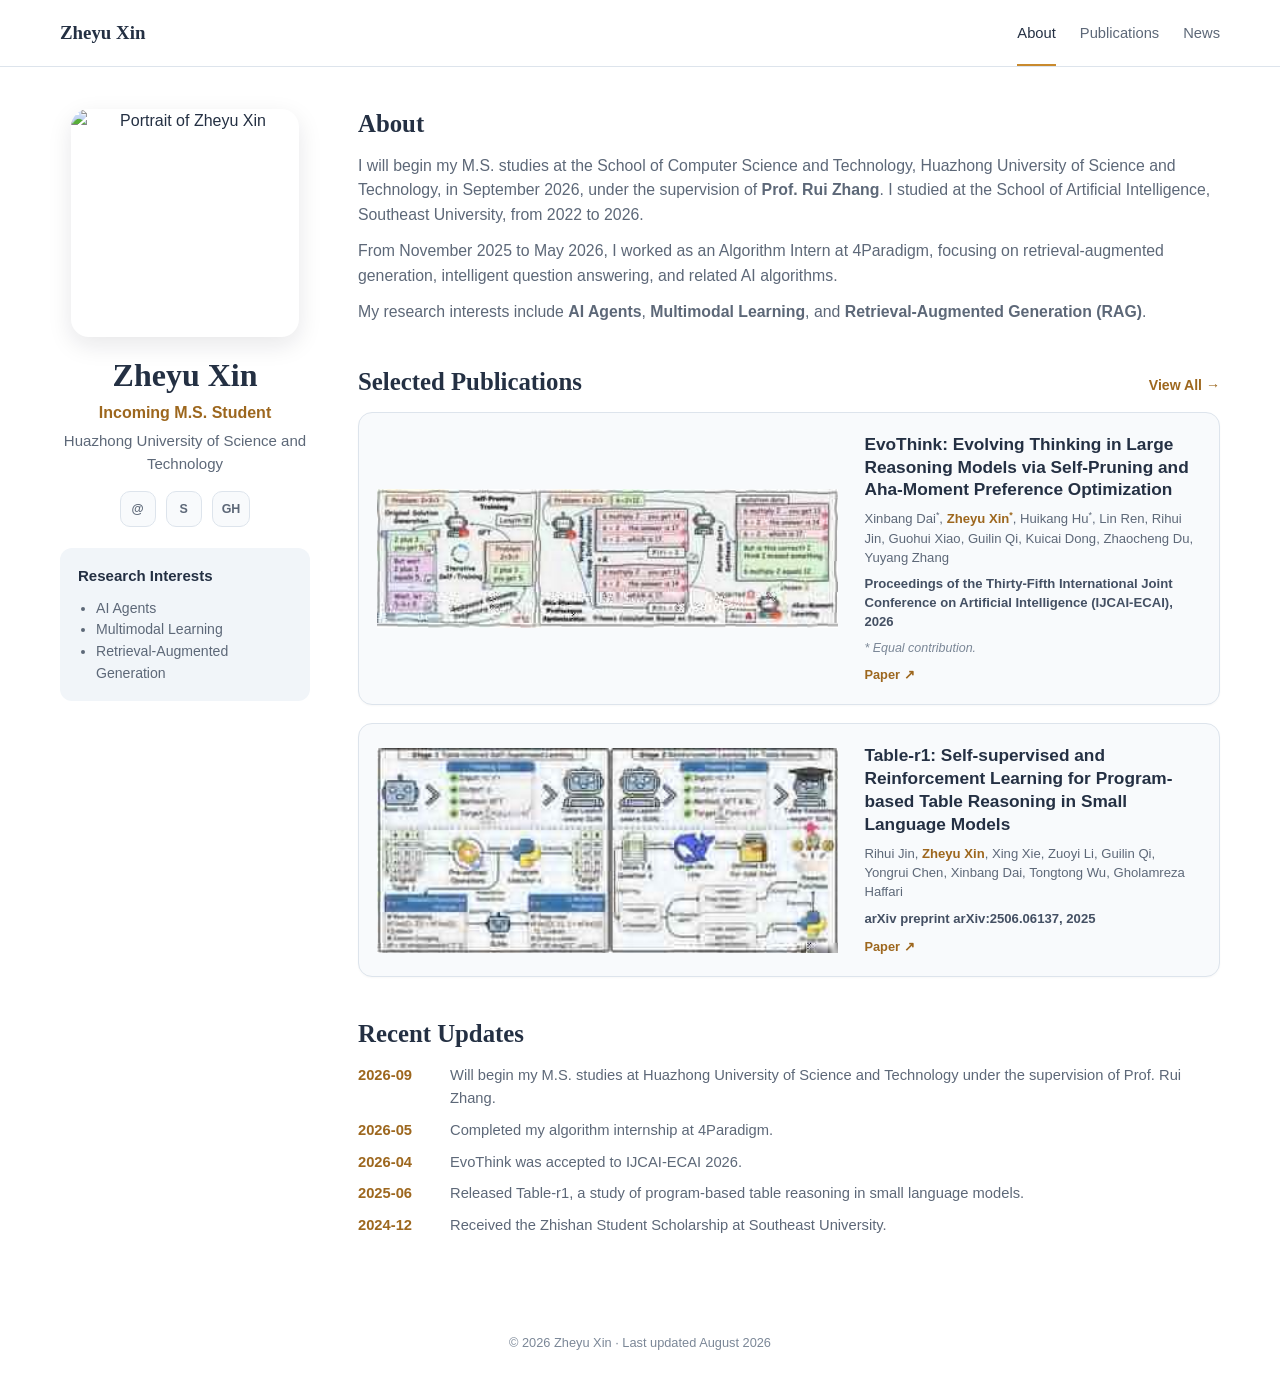
==== index.html @ 66d7dea8 "Publish complete academic homepage" ====
<!doctype html>
<html lang="en"><head><meta charset="utf-8"><meta name="viewport" content="width=device-width,initial-scale=1"><title>Zheyu Xin | Academic Homepage</title><meta name="description" content="Academic homepage of Zheyu Xin."><link rel="stylesheet" href="/styles.css"></head><body>
<header class="site-header"><div class="header-inner"><a class="brand" href="/">Zheyu Xin</a><nav class="nav"><a href="/" aria-current="page">About</a><a href="/publications/">Publications</a><a href="/#news">News</a></nav></div></header>
<main class="page-shell"><aside class="profile"><img class="avatar" src="https://avatars.githubusercontent.com/u/131342541?v=4" alt="Portrait of Zheyu Xin"><h1>Zheyu Xin</h1><p class="profile-role">Incoming M.S. Student</p><p class="profile-school">Huazhong University of Science and Technology</p><div class="social-links"><a href="mailto:xinzheyu464@gmail.com">@</a><a href="https://scholar.google.com/citations?user=WnWebTEAAAAJ&amp;hl=en" target="_blank" rel="noopener">S</a><a href="https://github.com/wudixzy" target="_blank" rel="noopener">GH</a></div><section class="interests"><h2>Research Interests</h2><ul><li>AI Agents</li><li>Multimodal Learning</li><li>Retrieval-Augmented Generation</li></ul></section></aside>
<div class="content"><section class="section" id="about"><h2 class="section-heading">About</h2><div class="about-copy"><p>I will begin my M.S. studies at the School of Computer Science and Technology, Huazhong University of Science and Technology, in September 2026, under the supervision of <strong>Prof. Rui Zhang</strong>. I studied at the School of Artificial Intelligence, Southeast University, from 2022 to 2026.</p><p>From November 2025 to May 2026, I worked as an Algorithm Intern at 4Paradigm, focusing on retrieval-augmented generation, intelligent question answering, and related AI algorithms.</p><p>My research interests include <strong>AI Agents</strong>, <strong>Multimodal Learning</strong>, and <strong>Retrieval-Augmented Generation (RAG)</strong>.</p></div></section>
<section class="section"><div class="section-bar"><h2 class="section-heading">Selected Publications</h2><a class="view-all" href="/publications/">View All →</a></div><div class="publication-list">
<article class="publication-card"><a class="publication-figure" href="/assets/evothink-overview.jpg" target="_blank" rel="noopener"><img src="/assets/evothink-overview.jpg" alt="EvoThink framework overview"></a><div class="publication-info"><h3 class="publication-title">EvoThink: Evolving Thinking in Large Reasoning Models via Self-Pruning and Aha-Moment Preference Optimization</h3><p class="authors">Xinbang Dai<sup>*</sup>, <span class="me">Zheyu Xin<sup>*</sup></span>, Huikang Hu<sup>*</sup>, Lin Ren, Rihui Jin, Guohui Xiao, Guilin Qi, Kuicai Dong, Zhaocheng Du, Yuyang Zhang</p><p class="venue">Proceedings of the Thirty-Fifth International Joint Conference on Artificial Intelligence (IJCAI-ECAI), 2026</p><p class="equal-note">* Equal contribution.</p><a class="paper-link" href="https://arxiv.org/abs/2607.19962" target="_blank" rel="noopener">Paper ↗</a></div></article>
<article class="publication-card"><a class="publication-figure" href="/assets/table-r1-overview.jpg" target="_blank" rel="noopener"><img src="/assets/table-r1-overview.jpg" alt="Table-r1 framework overview"></a><div class="publication-info"><h3 class="publication-title">Table-r1: Self-supervised and Reinforcement Learning for Program-based Table Reasoning in Small Language Models</h3><p class="authors">Rihui Jin, <span class="me">Zheyu Xin</span>, Xing Xie, Zuoyi Li, Guilin Qi, Yongrui Chen, Xinbang Dai, Tongtong Wu, Gholamreza Haffari</p><p class="venue">arXiv preprint arXiv:2506.06137, 2025</p><a class="paper-link" href="https://arxiv.org/abs/2506.06137" target="_blank" rel="noopener">Paper ↗</a></div></article></div></section>
<section class="section" id="news"><h2 class="section-heading">Recent Updates</h2><ul class="news-list"><li><span class="news-date">2026-09</span><span>Will begin my M.S. studies at Huazhong University of Science and Technology under the supervision of Prof. Rui Zhang.</span></li><li><span class="news-date">2026-05</span><span>Completed my algorithm internship at 4Paradigm.</span></li><li><span class="news-date">2026-04</span><span>EvoThink was accepted to IJCAI-ECAI 2026.</span></li><li><span class="news-date">2025-06</span><span>Released Table-r1, a study of program-based table reasoning in small language models.</span></li><li><span class="news-date">2024-12</span><span>Received the Zhishan Student Scholarship at Southeast University.</span></li></ul></section></div></main><footer class="site-footer">© 2026 Zheyu Xin · Last updated August 2026</footer></body></html>
---- styles.css ----
:root{--bg:#fff;--surface:#f8fafc;--text:#243043;--muted:#5d6878;--soft:#7b8797;--border:#dde4ec;--accent:#c98a2e;--accent-dark:#9d671e;--max:1160px}*{box-sizing:border-box}html{scroll-behavior:smooth}body{margin:0;background:var(--bg);color:var(--text);font-family:Inter,ui-sans-serif,-apple-system,BlinkMacSystemFont,"Segoe UI",sans-serif;line-height:1.55;-webkit-font-smoothing:antialiased}a{color:inherit;text-decoration:none}a:hover{color:var(--accent-dark)}.site-header{position:sticky;top:0;z-index:20;background:rgba(255,255,255,.94);border-bottom:1px solid var(--border);backdrop-filter:blur(10px)}.header-inner{width:min(var(--max),calc(100% - 40px));height:66px;margin:auto;display:flex;align-items:center;justify-content:space-between;gap:24px}.brand{font:700 1.18rem/1 Georgia,serif}.nav{display:flex;gap:24px;font-size:.92rem;color:var(--muted)}.nav a{padding:22px 0 19px;border-bottom:2px solid transparent}.nav a:hover,.nav a[aria-current=page]{color:var(--text);border-bottom-color:var(--accent)}.page-shell{width:min(var(--max),calc(100% - 40px));margin:42px auto 54px;display:grid;grid-template-columns:250px minmax(0,1fr);gap:48px;align-items:start}.profile{position:sticky;top:96px;text-align:center}.avatar{display:block;width:228px;aspect-ratio:1;object-fit:cover;border-radius:18px;margin:0 auto 20px;box-shadow:0 8px 24px rgba(15,23,42,.1)}.profile h1{font:700 2rem/1.15 Georgia,serif;margin:0 0 7px}.profile-role{color:var(--accent-dark);font-weight:650;margin:0 0 3px}.profile-school{color:var(--muted);font-size:.94rem;margin:0 0 16px}.social-links{display:flex;justify-content:center;gap:10px;margin-bottom:21px}.social-links a{display:inline-flex;align-items:center;justify-content:center;min-width:36px;height:36px;padding:0 9px;border:1px solid var(--border);border-radius:10px;color:var(--muted);font-size:.78rem;font-weight:700;background:var(--surface)}.interests{text-align:left;padding:16px 18px;border-radius:12px;background:#f1f5f9}.interests h2{margin:0 0 10px;font-size:.94rem}.interests ul{margin:0;padding-left:18px;color:var(--muted);font-size:.88rem}.content{min-width:0}.section{margin-bottom:42px;scroll-margin-top:88px}.section-heading{font:700 1.55rem/1.2 Georgia,serif;margin:0 0 15px}.about-copy{color:var(--muted);font-size:.99rem}.about-copy p{margin:0 0 12px}.section-bar{display:flex;align-items:baseline;justify-content:space-between;gap:18px}.view-all{color:var(--accent-dark);font-size:.88rem;font-weight:650;white-space:nowrap}.publication-list{display:grid;gap:18px}.publication-card{display:grid;grid-template-columns:minmax(430px,56%) minmax(0,44%);gap:26px;align-items:stretch;padding:18px;background:var(--surface);border:1px solid var(--border);border-radius:14px;box-shadow:0 1px 2px rgba(15,23,42,.03)}.publication-figure{min-width:0;display:flex;align-items:center;justify-content:center;align-self:stretch;border-radius:8px;background:transparent}.publication-figure img{display:block;width:100%;height:auto;max-height:100%;object-fit:contain}.publication-info{min-width:0;display:flex;flex-direction:column;justify-content:center;gap:8px;padding:2px 0;overflow:visible}.publication-title{margin:0;color:var(--text);font-size:1.08rem;line-height:1.32;font-weight:720;overflow-wrap:anywhere}.authors,.venue,.equal-note{margin:0}.authors{color:var(--muted);font-size:.82rem;line-height:1.48}.authors .me{color:var(--accent-dark);font-weight:700}sup{font-size:.68em;line-height:0;vertical-align:super}.venue{color:#445063;font-size:.82rem;line-height:1.43;font-weight:620}.equal-note{color:var(--soft);font-size:.78rem;line-height:1.35;font-style:italic}.paper-link{color:var(--accent-dark);font-size:.8rem;font-weight:680}.news-list{list-style:none;margin:0;padding:0;display:grid;gap:9px}.news-list li{display:grid;grid-template-columns:78px minmax(0,1fr);gap:14px;color:var(--muted);font-size:.92rem}.news-date{color:var(--accent-dark);font-weight:700}.site-footer{width:min(var(--max),calc(100% - 40px));margin:0 auto 28px;color:var(--soft);font-size:.8rem;text-align:center}.publications-page{width:min(var(--max),calc(100% - 40px));margin:42px auto 60px}.publications-page .page-title{font:700 2.15rem/1.2 Georgia,serif;margin:0 0 8px}.publications-page .page-description{margin:0 0 26px;color:var(--muted)}.publications-page .publication-card{grid-template-columns:minmax(450px,54%) minmax(0,46%)}@media(max-width:980px){.page-shell{grid-template-columns:210px minmax(0,1fr);gap:30px}.avatar{width:200px}.publication-card,.publications-page .publication-card{grid-template-columns:minmax(0,1fr);gap:14px}.publication-figure img{width:100%;max-height:none}.publication-info{padding:0 2px 2px}}@media(max-width:720px){.header-inner,.page-shell,.publications-page,.site-footer{width:min(100% - 28px,var(--max))}.header-inner{height:60px}.nav{gap:14px;font-size:.82rem}.nav a{padding:19px 0 17px}.brand{font-size:1.02rem}.page-shell{margin-top:28px;display:block}.profile{position:static;margin-bottom:34px}.avatar{width:184px}.interests{max-width:360px;margin:auto}.section{margin-bottom:34px}.publication-card{padding:13px;border-radius:12px}.publication-title{font-size:1rem}.authors,.venue{font-size:.8rem}.news-list li{grid-template-columns:70px minmax(0,1fr);gap:8px;font-size:.86rem}.publications-page{margin-top:28px}}@media(prefers-color-scheme:dark){:root{--bg:#111827;--surface:#182132;--text:#e8edf5;--muted:#b0bac8;--soft:#8e99aa;--border:#2c394b;--accent:#e1a44d;--accent-dark:#efb75e}.site-header{background:rgba(17,24,39,.94)}.interests{background:#1d2939}.venue{color:#c8d1dd}}
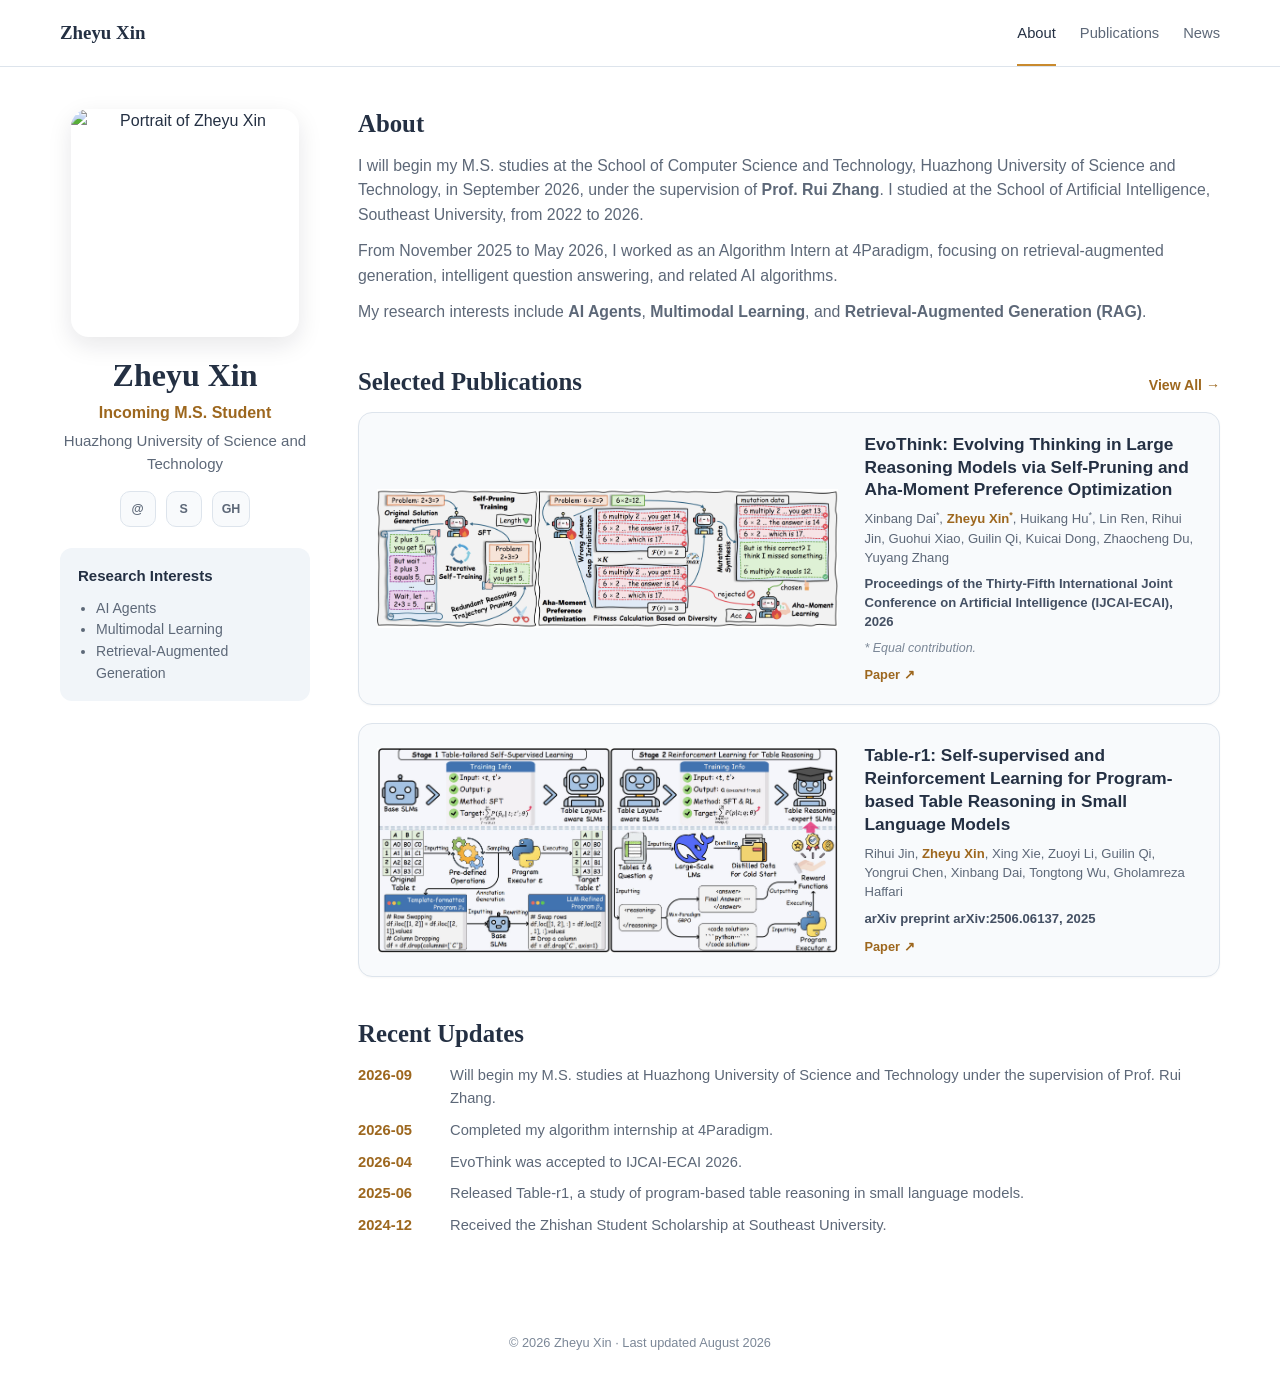
==== commit 2b3f2720: "Use uploaded high-resolution publication figures" ====
--- a/index.html
+++ b/index.html
@@ -4,6 +4,6 @@
 <main class="page-shell"><aside class="profile"><img class="avatar" src="https://avatars.githubusercontent.com/u/131342541?v=4" alt="Portrait of Zheyu Xin"><h1>Zheyu Xin</h1><p class="profile-role">Incoming M.S. Student</p><p class="profile-school">Huazhong University of Science and Technology</p><div class="social-links"><a href="mailto:xinzheyu464@gmail.com">@</a><a href="https://scholar.google.com/citations?user=WnWebTEAAAAJ&amp;hl=en" target="_blank" rel="noopener">S</a><a href="https://github.com/wudixzy" target="_blank" rel="noopener">GH</a></div><section class="interests"><h2>Research Interests</h2><ul><li>AI Agents</li><li>Multimodal Learning</li><li>Retrieval-Augmented Generation</li></ul></section></aside>
 <div class="content"><section class="section" id="about"><h2 class="section-heading">About</h2><div class="about-copy"><p>I will begin my M.S. studies at the School of Computer Science and Technology, Huazhong University of Science and Technology, in September 2026, under the supervision of <strong>Prof. Rui Zhang</strong>. I studied at the School of Artificial Intelligence, Southeast University, from 2022 to 2026.</p><p>From November 2025 to May 2026, I worked as an Algorithm Intern at 4Paradigm, focusing on retrieval-augmented generation, intelligent question answering, and related AI algorithms.</p><p>My research interests include <strong>AI Agents</strong>, <strong>Multimodal Learning</strong>, and <strong>Retrieval-Augmented Generation (RAG)</strong>.</p></div></section>
 <section class="section"><div class="section-bar"><h2 class="section-heading">Selected Publications</h2><a class="view-all" href="/publications/">View All →</a></div><div class="publication-list">
-<article class="publication-card"><a class="publication-figure" href="/assets/evothink-overview.jpg" target="_blank" rel="noopener"><img src="/assets/evothink-overview.jpg" alt="EvoThink framework overview"></a><div class="publication-info"><h3 class="publication-title">EvoThink: Evolving Thinking in Large Reasoning Models via Self-Pruning and Aha-Moment Preference Optimization</h3><p class="authors">Xinbang Dai<sup>*</sup>, <span class="me">Zheyu Xin<sup>*</sup></span>, Huikang Hu<sup>*</sup>, Lin Ren, Rihui Jin, Guohui Xiao, Guilin Qi, Kuicai Dong, Zhaocheng Du, Yuyang Zhang</p><p class="venue">Proceedings of the Thirty-Fifth International Joint Conference on Artificial Intelligence (IJCAI-ECAI), 2026</p><p class="equal-note">* Equal contribution.</p><a class="paper-link" href="https://arxiv.org/abs/2607.19962" target="_blank" rel="noopener">Paper ↗</a></div></article>
-<article class="publication-card"><a class="publication-figure" href="/assets/table-r1-overview.jpg" target="_blank" rel="noopener"><img src="/assets/table-r1-overview.jpg" alt="Table-r1 framework overview"></a><div class="publication-info"><h3 class="publication-title">Table-r1: Self-supervised and Reinforcement Learning for Program-based Table Reasoning in Small Language Models</h3><p class="authors">Rihui Jin, <span class="me">Zheyu Xin</span>, Xing Xie, Zuoyi Li, Guilin Qi, Yongrui Chen, Xinbang Dai, Tongtong Wu, Gholamreza Haffari</p><p class="venue">arXiv preprint arXiv:2506.06137, 2025</p><a class="paper-link" href="https://arxiv.org/abs/2506.06137" target="_blank" rel="noopener">Paper ↗</a></div></article></div></section>
+<article class="publication-card"><a class="publication-figure" href="/assets/EVOTHINK.jpg" target="_blank" rel="noopener"><img src="/assets/EVOTHINK.jpg" alt="EvoThink framework overview"></a><div class="publication-info"><h3 class="publication-title">EvoThink: Evolving Thinking in Large Reasoning Models via Self-Pruning and Aha-Moment Preference Optimization</h3><p class="authors">Xinbang Dai<sup>*</sup>, <span class="me">Zheyu Xin<sup>*</sup></span>, Huikang Hu<sup>*</sup>, Lin Ren, Rihui Jin, Guohui Xiao, Guilin Qi, Kuicai Dong, Zhaocheng Du, Yuyang Zhang</p><p class="venue">Proceedings of the Thirty-Fifth International Joint Conference on Artificial Intelligence (IJCAI-ECAI), 2026</p><p class="equal-note">* Equal contribution.</p><a class="paper-link" href="https://arxiv.org/abs/2607.19962" target="_blank" rel="noopener">Paper ↗</a></div></article>
+<article class="publication-card"><a class="publication-figure" href="/assets/TABLER1.jpg" target="_blank" rel="noopener"><img src="/assets/TABLER1.jpg" alt="Table-r1 framework overview"></a><div class="publication-info"><h3 class="publication-title">Table-r1: Self-supervised and Reinforcement Learning for Program-based Table Reasoning in Small Language Models</h3><p class="authors">Rihui Jin, <span class="me">Zheyu Xin</span>, Xing Xie, Zuoyi Li, Guilin Qi, Yongrui Chen, Xinbang Dai, Tongtong Wu, Gholamreza Haffari</p><p class="venue">arXiv preprint arXiv:2506.06137, 2025</p><a class="paper-link" href="https://arxiv.org/abs/2506.06137" target="_blank" rel="noopener">Paper ↗</a></div></article></div></section>
 <section class="section" id="news"><h2 class="section-heading">Recent Updates</h2><ul class="news-list"><li><span class="news-date">2026-09</span><span>Will begin my M.S. studies at Huazhong University of Science and Technology under the supervision of Prof. Rui Zhang.</span></li><li><span class="news-date">2026-05</span><span>Completed my algorithm internship at 4Paradigm.</span></li><li><span class="news-date">2026-04</span><span>EvoThink was accepted to IJCAI-ECAI 2026.</span></li><li><span class="news-date">2025-06</span><span>Released Table-r1, a study of program-based table reasoning in small language models.</span></li><li><span class="news-date">2024-12</span><span>Received the Zhishan Student Scholarship at Southeast University.</span></li></ul></section></div></main><footer class="site-footer">© 2026 Zheyu Xin · Last updated August 2026</footer></body></html>
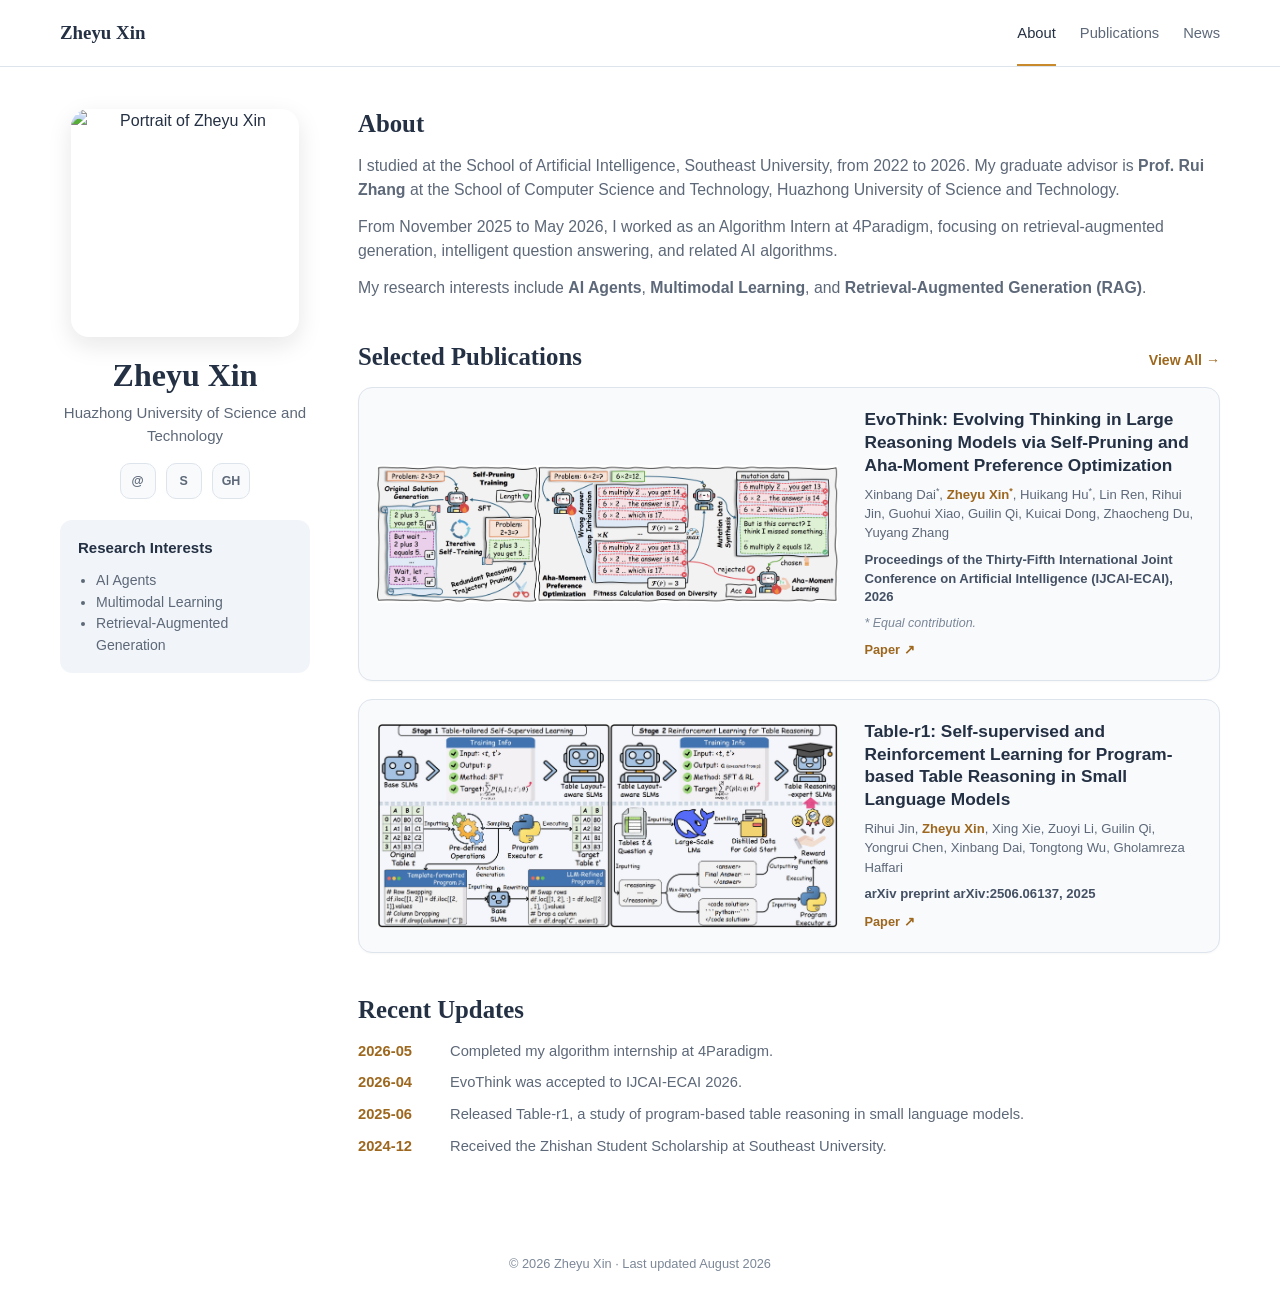
==== commit c123b533: "Remove time-sensitive incoming M.S. wording" ====
--- a/index.html
+++ b/index.html
@@ -1,9 +1,9 @@
 <!doctype html>
 <html lang="en"><head><meta charset="utf-8"><meta name="viewport" content="width=device-width,initial-scale=1"><title>Zheyu Xin | Academic Homepage</title><meta name="description" content="Academic homepage of Zheyu Xin."><link rel="stylesheet" href="/styles.css"></head><body>
 <header class="site-header"><div class="header-inner"><a class="brand" href="/">Zheyu Xin</a><nav class="nav"><a href="/" aria-current="page">About</a><a href="/publications/">Publications</a><a href="/#news">News</a></nav></div></header>
-<main class="page-shell"><aside class="profile"><img class="avatar" src="https://avatars.githubusercontent.com/u/131342541?v=4" alt="Portrait of Zheyu Xin"><h1>Zheyu Xin</h1><p class="profile-role">Incoming M.S. Student</p><p class="profile-school">Huazhong University of Science and Technology</p><div class="social-links"><a href="mailto:xinzheyu464@gmail.com">@</a><a href="https://scholar.google.com/citations?user=WnWebTEAAAAJ&amp;hl=en" target="_blank" rel="noopener">S</a><a href="https://github.com/wudixzy" target="_blank" rel="noopener">GH</a></div><section class="interests"><h2>Research Interests</h2><ul><li>AI Agents</li><li>Multimodal Learning</li><li>Retrieval-Augmented Generation</li></ul></section></aside>
-<div class="content"><section class="section" id="about"><h2 class="section-heading">About</h2><div class="about-copy"><p>I will begin my M.S. studies at the School of Computer Science and Technology, Huazhong University of Science and Technology, in September 2026, under the supervision of <strong>Prof. Rui Zhang</strong>. I studied at the School of Artificial Intelligence, Southeast University, from 2022 to 2026.</p><p>From November 2025 to May 2026, I worked as an Algorithm Intern at 4Paradigm, focusing on retrieval-augmented generation, intelligent question answering, and related AI algorithms.</p><p>My research interests include <strong>AI Agents</strong>, <strong>Multimodal Learning</strong>, and <strong>Retrieval-Augmented Generation (RAG)</strong>.</p></div></section>
+<main class="page-shell"><aside class="profile"><img class="avatar" src="https://avatars.githubusercontent.com/u/131342541?v=4" alt="Portrait of Zheyu Xin"><h1>Zheyu Xin</h1><p class="profile-school">Huazhong University of Science and Technology</p><div class="social-links"><a href="mailto:xinzheyu464@gmail.com">@</a><a href="https://scholar.google.com/citations?user=WnWebTEAAAAJ&amp;hl=en" target="_blank" rel="noopener">S</a><a href="https://github.com/wudixzy" target="_blank" rel="noopener">GH</a></div><section class="interests"><h2>Research Interests</h2><ul><li>AI Agents</li><li>Multimodal Learning</li><li>Retrieval-Augmented Generation</li></ul></section></aside>
+<div class="content"><section class="section" id="about"><h2 class="section-heading">About</h2><div class="about-copy"><p>I studied at the School of Artificial Intelligence, Southeast University, from 2022 to 2026. My graduate advisor is <strong>Prof. Rui Zhang</strong> at the School of Computer Science and Technology, Huazhong University of Science and Technology.</p><p>From November 2025 to May 2026, I worked as an Algorithm Intern at 4Paradigm, focusing on retrieval-augmented generation, intelligent question answering, and related AI algorithms.</p><p>My research interests include <strong>AI Agents</strong>, <strong>Multimodal Learning</strong>, and <strong>Retrieval-Augmented Generation (RAG)</strong>.</p></div></section>
 <section class="section"><div class="section-bar"><h2 class="section-heading">Selected Publications</h2><a class="view-all" href="/publications/">View All →</a></div><div class="publication-list">
 <article class="publication-card"><a class="publication-figure" href="/assets/EVOTHINK.jpg" target="_blank" rel="noopener"><img src="/assets/EVOTHINK.jpg" alt="EvoThink framework overview"></a><div class="publication-info"><h3 class="publication-title">EvoThink: Evolving Thinking in Large Reasoning Models via Self-Pruning and Aha-Moment Preference Optimization</h3><p class="authors">Xinbang Dai<sup>*</sup>, <span class="me">Zheyu Xin<sup>*</sup></span>, Huikang Hu<sup>*</sup>, Lin Ren, Rihui Jin, Guohui Xiao, Guilin Qi, Kuicai Dong, Zhaocheng Du, Yuyang Zhang</p><p class="venue">Proceedings of the Thirty-Fifth International Joint Conference on Artificial Intelligence (IJCAI-ECAI), 2026</p><p class="equal-note">* Equal contribution.</p><a class="paper-link" href="https://arxiv.org/abs/2607.19962" target="_blank" rel="noopener">Paper ↗</a></div></article>
 <article class="publication-card"><a class="publication-figure" href="/assets/TABLER1.jpg" target="_blank" rel="noopener"><img src="/assets/TABLER1.jpg" alt="Table-r1 framework overview"></a><div class="publication-info"><h3 class="publication-title">Table-r1: Self-supervised and Reinforcement Learning for Program-based Table Reasoning in Small Language Models</h3><p class="authors">Rihui Jin, <span class="me">Zheyu Xin</span>, Xing Xie, Zuoyi Li, Guilin Qi, Yongrui Chen, Xinbang Dai, Tongtong Wu, Gholamreza Haffari</p><p class="venue">arXiv preprint arXiv:2506.06137, 2025</p><a class="paper-link" href="https://arxiv.org/abs/2506.06137" target="_blank" rel="noopener">Paper ↗</a></div></article></div></section>
-<section class="section" id="news"><h2 class="section-heading">Recent Updates</h2><ul class="news-list"><li><span class="news-date">2026-09</span><span>Will begin my M.S. studies at Huazhong University of Science and Technology under the supervision of Prof. Rui Zhang.</span></li><li><span class="news-date">2026-05</span><span>Completed my algorithm internship at 4Paradigm.</span></li><li><span class="news-date">2026-04</span><span>EvoThink was accepted to IJCAI-ECAI 2026.</span></li><li><span class="news-date">2025-06</span><span>Released Table-r1, a study of program-based table reasoning in small language models.</span></li><li><span class="news-date">2024-12</span><span>Received the Zhishan Student Scholarship at Southeast University.</span></li></ul></section></div></main><footer class="site-footer">© 2026 Zheyu Xin · Last updated August 2026</footer></body></html>
+<section class="section" id="news"><h2 class="section-heading">Recent Updates</h2><ul class="news-list"><li><span class="news-date">2026-05</span><span>Completed my algorithm internship at 4Paradigm.</span></li><li><span class="news-date">2026-04</span><span>EvoThink was accepted to IJCAI-ECAI 2026.</span></li><li><span class="news-date">2025-06</span><span>Released Table-r1, a study of program-based table reasoning in small language models.</span></li><li><span class="news-date">2024-12</span><span>Received the Zhishan Student Scholarship at Southeast University.</span></li></ul></section></div></main><footer class="site-footer">© 2026 Zheyu Xin · Last updated August 2026</footer></body></html>
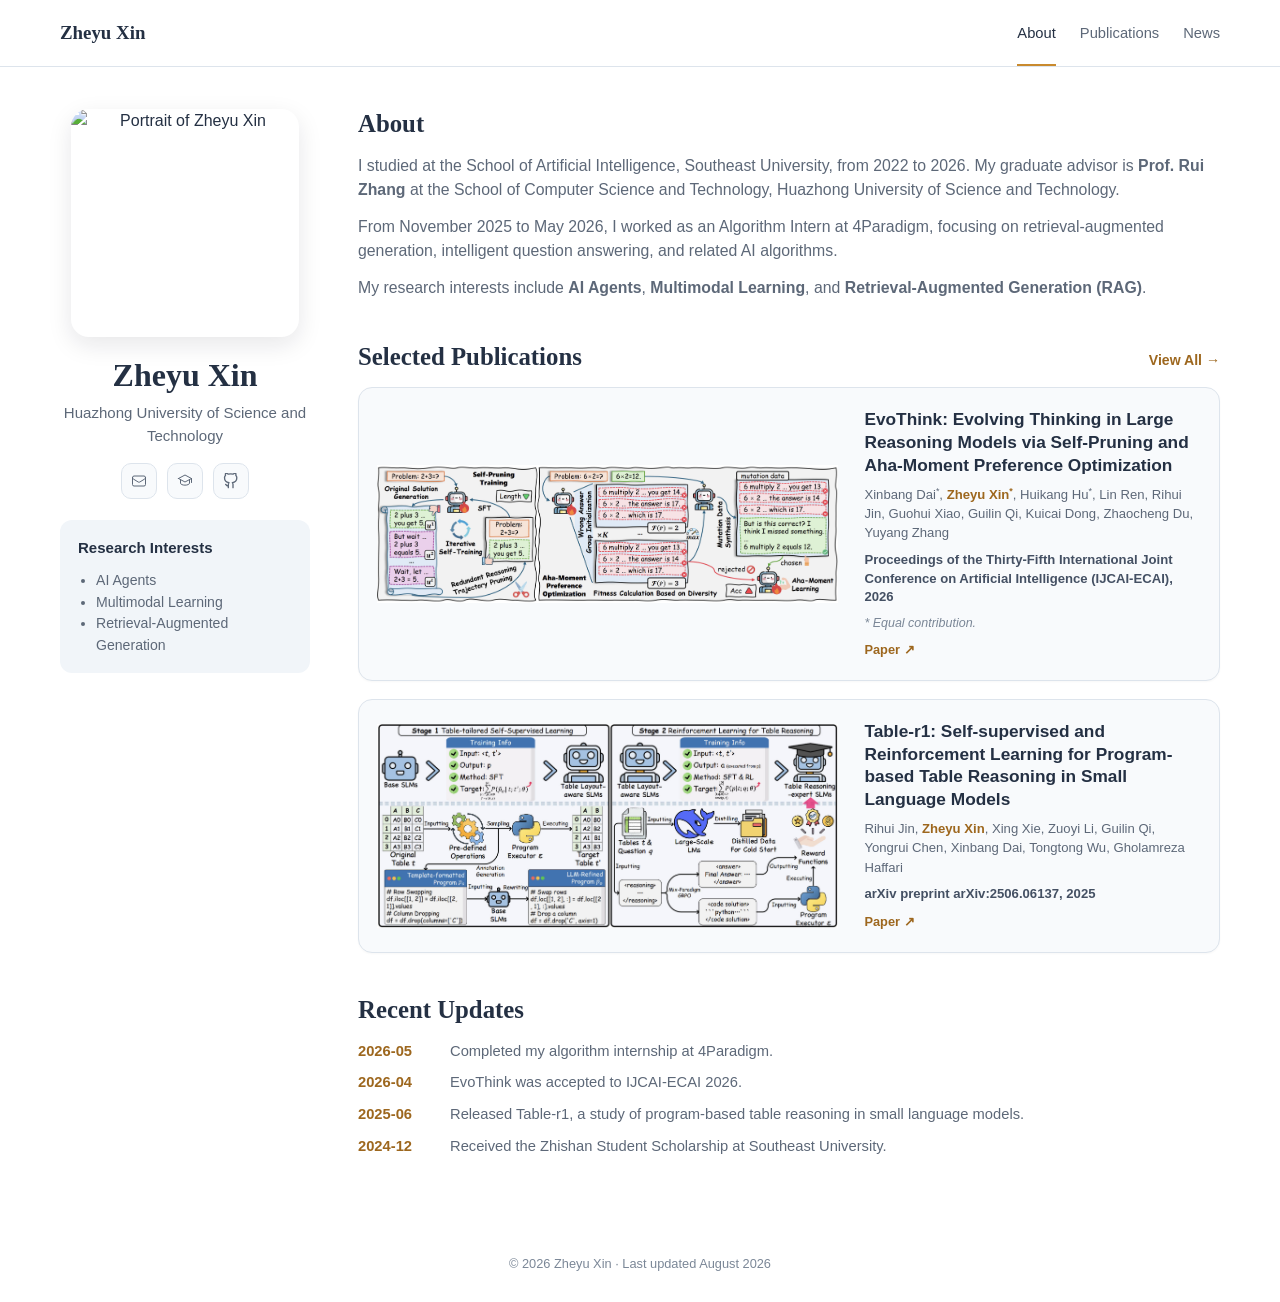
==== commit 9e12d50a: "Restore PRISM-style social icons" ====
--- a/index.html
+++ b/index.html
@@ -1,7 +1,7 @@
 <!doctype html>
 <html lang="en"><head><meta charset="utf-8"><meta name="viewport" content="width=device-width,initial-scale=1"><title>Zheyu Xin | Academic Homepage</title><meta name="description" content="Academic homepage of Zheyu Xin."><link rel="stylesheet" href="/styles.css"></head><body>
 <header class="site-header"><div class="header-inner"><a class="brand" href="/">Zheyu Xin</a><nav class="nav"><a href="/" aria-current="page">About</a><a href="/publications/">Publications</a><a href="/#news">News</a></nav></div></header>
-<main class="page-shell"><aside class="profile"><img class="avatar" src="https://avatars.githubusercontent.com/u/131342541?v=4" alt="Portrait of Zheyu Xin"><h1>Zheyu Xin</h1><p class="profile-school">Huazhong University of Science and Technology</p><div class="social-links"><a href="mailto:xinzheyu464@gmail.com">@</a><a href="https://scholar.google.com/citations?user=WnWebTEAAAAJ&amp;hl=en" target="_blank" rel="noopener">S</a><a href="https://github.com/wudixzy" target="_blank" rel="noopener">GH</a></div><section class="interests"><h2>Research Interests</h2><ul><li>AI Agents</li><li>Multimodal Learning</li><li>Retrieval-Augmented Generation</li></ul></section></aside>
+<main class="page-shell"><aside class="profile"><img class="avatar" src="https://avatars.githubusercontent.com/u/131342541?v=4" alt="Portrait of Zheyu Xin"><h1>Zheyu Xin</h1><p class="profile-school">Huazhong University of Science and Technology</p><div class="social-links"><a href="mailto:xinzheyu464@gmail.com" aria-label="Email" title="Email"><svg viewBox="0 0 24 24" fill="none" stroke="currentColor" stroke-width="1.5" aria-hidden="true"><path stroke-linecap="round" stroke-linejoin="round" d="M21.75 6.75v10.5A2.25 2.25 0 0 1 19.5 19.5h-15a2.25 2.25 0 0 1-2.25-2.25V6.75m19.5 0A2.25 2.25 0 0 0 19.5 4.5h-15A2.25 2.25 0 0 0 2.25 6.75m19.5 0v.243a2.25 2.25 0 0 1-1.07 1.916l-7.5 4.615a2.25 2.25 0 0 1-2.36 0L3.32 8.91a2.25 2.25 0 0 1-1.07-1.916V6.75"/></svg></a><a href="https://scholar.google.com/citations?user=WnWebTEAAAAJ&amp;hl=en" target="_blank" rel="noopener noreferrer" aria-label="Google Scholar" title="Google Scholar"><svg viewBox="0 0 24 24" fill="none" stroke="currentColor" stroke-width="1.5" aria-hidden="true"><path stroke-linecap="round" stroke-linejoin="round" d="M2.25 8.25 12 3l9.75 5.25L12 13.5 2.25 8.25Z"/><path stroke-linecap="round" stroke-linejoin="round" d="M5.25 10.15v5.1c0 1.65 3.02 3 6.75 3s6.75-1.35 6.75-3v-5.1M21.75 8.25v6"/></svg></a><a href="https://github.com/wudixzy" target="_blank" rel="noopener noreferrer" aria-label="GitHub" title="GitHub"><svg viewBox="0 0 24 24" fill="none" stroke="currentColor" stroke-width="2" stroke-linecap="round" stroke-linejoin="round" aria-hidden="true"><path d="M15 22v-4a4.8 4.8 0 0 0-1-3.5c3.28-.36 6.72-1.61 6.72-7.25A5.65 5.65 0 0 0 19.22 3.3 5.4 5.4 0 0 0 19.08.3S17.9-.06 15 1.8a13.38 13.38 0 0 0-7 0C5.1-.06 3.92.3 3.92.3a5.4 5.4 0 0 0-.14 3A5.65 5.65 0 0 0 2.28 7.3c0 5.64 3.44 6.89 6.72 7.25A4.8 4.8 0 0 0 8 18v4"/><path d="M8 19c-3 .9-3-1.5-4-2"/></svg></a></div><section class="interests"><h2>Research Interests</h2><ul><li>AI Agents</li><li>Multimodal Learning</li><li>Retrieval-Augmented Generation</li></ul></section></aside>
 <div class="content"><section class="section" id="about"><h2 class="section-heading">About</h2><div class="about-copy"><p>I studied at the School of Artificial Intelligence, Southeast University, from 2022 to 2026. My graduate advisor is <strong>Prof. Rui Zhang</strong> at the School of Computer Science and Technology, Huazhong University of Science and Technology.</p><p>From November 2025 to May 2026, I worked as an Algorithm Intern at 4Paradigm, focusing on retrieval-augmented generation, intelligent question answering, and related AI algorithms.</p><p>My research interests include <strong>AI Agents</strong>, <strong>Multimodal Learning</strong>, and <strong>Retrieval-Augmented Generation (RAG)</strong>.</p></div></section>
 <section class="section"><div class="section-bar"><h2 class="section-heading">Selected Publications</h2><a class="view-all" href="/publications/">View All →</a></div><div class="publication-list">
 <article class="publication-card"><a class="publication-figure" href="/assets/EVOTHINK.jpg" target="_blank" rel="noopener"><img src="/assets/EVOTHINK.jpg" alt="EvoThink framework overview"></a><div class="publication-info"><h3 class="publication-title">EvoThink: Evolving Thinking in Large Reasoning Models via Self-Pruning and Aha-Moment Preference Optimization</h3><p class="authors">Xinbang Dai<sup>*</sup>, <span class="me">Zheyu Xin<sup>*</sup></span>, Huikang Hu<sup>*</sup>, Lin Ren, Rihui Jin, Guohui Xiao, Guilin Qi, Kuicai Dong, Zhaocheng Du, Yuyang Zhang</p><p class="venue">Proceedings of the Thirty-Fifth International Joint Conference on Artificial Intelligence (IJCAI-ECAI), 2026</p><p class="equal-note">* Equal contribution.</p><a class="paper-link" href="https://arxiv.org/abs/2607.19962" target="_blank" rel="noopener">Paper ↗</a></div></article>
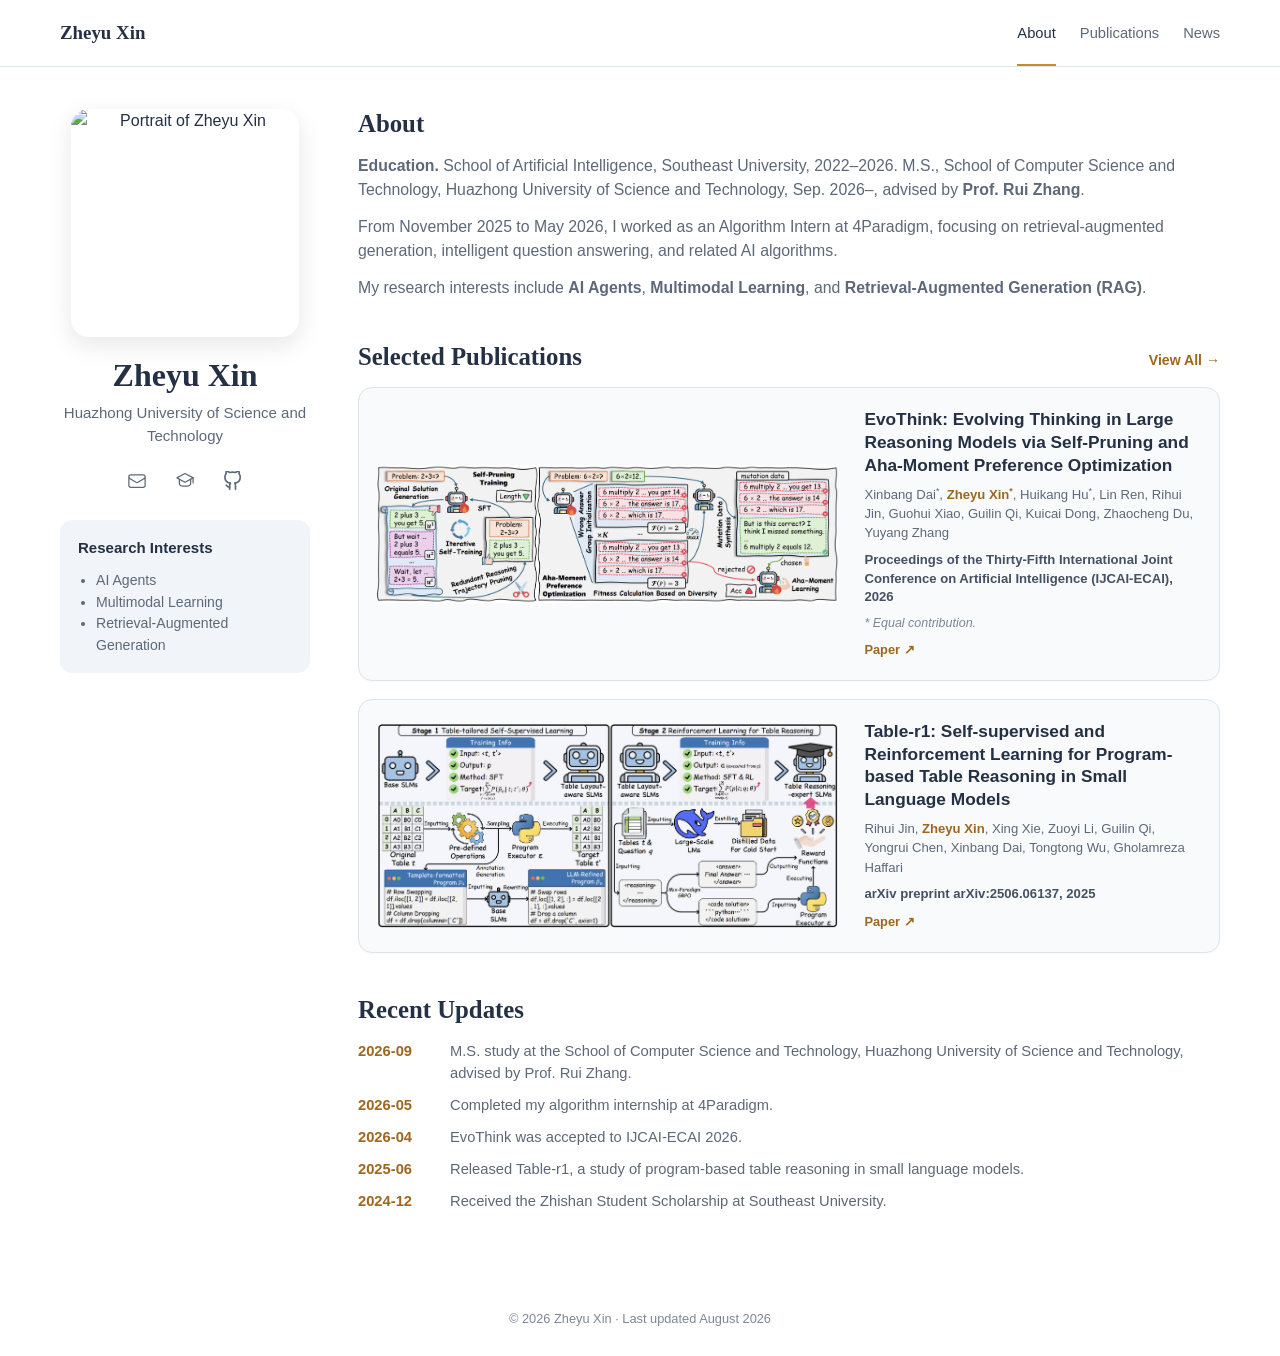
==== commit 6d74b88d: "Restore dated HUST M.S. experience without future tense" ====
--- a/index.html
+++ b/index.html
@@ -2,8 +2,8 @@
 <html lang="en"><head><meta charset="utf-8"><meta name="viewport" content="width=device-width,initial-scale=1"><title>Zheyu Xin | Academic Homepage</title><meta name="description" content="Academic homepage of Zheyu Xin."><link rel="stylesheet" href="/styles.css"></head><body>
 <header class="site-header"><div class="header-inner"><a class="brand" href="/">Zheyu Xin</a><nav class="nav"><a href="/" aria-current="page">About</a><a href="/publications/">Publications</a><a href="/#news">News</a></nav></div></header>
 <main class="page-shell"><aside class="profile"><img class="avatar" src="https://avatars.githubusercontent.com/u/131342541?v=4" alt="Portrait of Zheyu Xin"><h1>Zheyu Xin</h1><p class="profile-school">Huazhong University of Science and Technology</p><div class="social-links"><a href="mailto:xinzheyu464@gmail.com" aria-label="Email" title="Email"><svg viewBox="0 0 24 24" fill="none" stroke="currentColor" stroke-width="1.5" aria-hidden="true"><path stroke-linecap="round" stroke-linejoin="round" d="M21.75 6.75v10.5A2.25 2.25 0 0 1 19.5 19.5h-15a2.25 2.25 0 0 1-2.25-2.25V6.75m19.5 0A2.25 2.25 0 0 0 19.5 4.5h-15A2.25 2.25 0 0 0 2.25 6.75m19.5 0v.243a2.25 2.25 0 0 1-1.07 1.916l-7.5 4.615a2.25 2.25 0 0 1-2.36 0L3.32 8.91a2.25 2.25 0 0 1-1.07-1.916V6.75"/></svg></a><a href="https://scholar.google.com/citations?user=WnWebTEAAAAJ&amp;hl=en" target="_blank" rel="noopener noreferrer" aria-label="Google Scholar" title="Google Scholar"><svg viewBox="0 0 24 24" fill="none" stroke="currentColor" stroke-width="1.5" aria-hidden="true"><path stroke-linecap="round" stroke-linejoin="round" d="M2.25 8.25 12 3l9.75 5.25L12 13.5 2.25 8.25Z"/><path stroke-linecap="round" stroke-linejoin="round" d="M5.25 10.15v5.1c0 1.65 3.02 3 6.75 3s6.75-1.35 6.75-3v-5.1M21.75 8.25v6"/></svg></a><a href="https://github.com/wudixzy" target="_blank" rel="noopener noreferrer" aria-label="GitHub" title="GitHub"><svg viewBox="0 0 24 24" fill="none" stroke="currentColor" stroke-width="2" stroke-linecap="round" stroke-linejoin="round" aria-hidden="true"><path d="M15 22v-4a4.8 4.8 0 0 0-1-3.5c3.28-.36 6.72-1.61 6.72-7.25A5.65 5.65 0 0 0 19.22 3.3 5.4 5.4 0 0 0 19.08.3S17.9-.06 15 1.8a13.38 13.38 0 0 0-7 0C5.1-.06 3.92.3 3.92.3a5.4 5.4 0 0 0-.14 3A5.65 5.65 0 0 0 2.28 7.3c0 5.64 3.44 6.89 6.72 7.25A4.8 4.8 0 0 0 8 18v4"/><path d="M8 19c-3 .9-3-1.5-4-2"/></svg></a></div><section class="interests"><h2>Research Interests</h2><ul><li>AI Agents</li><li>Multimodal Learning</li><li>Retrieval-Augmented Generation</li></ul></section></aside>
-<div class="content"><section class="section" id="about"><h2 class="section-heading">About</h2><div class="about-copy"><p>I studied at the School of Artificial Intelligence, Southeast University, from 2022 to 2026. My graduate advisor is <strong>Prof. Rui Zhang</strong> at the School of Computer Science and Technology, Huazhong University of Science and Technology.</p><p>From November 2025 to May 2026, I worked as an Algorithm Intern at 4Paradigm, focusing on retrieval-augmented generation, intelligent question answering, and related AI algorithms.</p><p>My research interests include <strong>AI Agents</strong>, <strong>Multimodal Learning</strong>, and <strong>Retrieval-Augmented Generation (RAG)</strong>.</p></div></section>
+<div class="content"><section class="section" id="about"><h2 class="section-heading">About</h2><div class="about-copy"><p><strong>Education.</strong> School of Artificial Intelligence, Southeast University, 2022–2026. M.S., School of Computer Science and Technology, Huazhong University of Science and Technology, Sep. 2026–, advised by <strong>Prof. Rui Zhang</strong>.</p><p>From November 2025 to May 2026, I worked as an Algorithm Intern at 4Paradigm, focusing on retrieval-augmented generation, intelligent question answering, and related AI algorithms.</p><p>My research interests include <strong>AI Agents</strong>, <strong>Multimodal Learning</strong>, and <strong>Retrieval-Augmented Generation (RAG)</strong>.</p></div></section>
 <section class="section"><div class="section-bar"><h2 class="section-heading">Selected Publications</h2><a class="view-all" href="/publications/">View All →</a></div><div class="publication-list">
 <article class="publication-card"><a class="publication-figure" href="/assets/EVOTHINK.jpg" target="_blank" rel="noopener"><img src="/assets/EVOTHINK.jpg" alt="EvoThink framework overview"></a><div class="publication-info"><h3 class="publication-title">EvoThink: Evolving Thinking in Large Reasoning Models via Self-Pruning and Aha-Moment Preference Optimization</h3><p class="authors">Xinbang Dai<sup>*</sup>, <span class="me">Zheyu Xin<sup>*</sup></span>, Huikang Hu<sup>*</sup>, Lin Ren, Rihui Jin, Guohui Xiao, Guilin Qi, Kuicai Dong, Zhaocheng Du, Yuyang Zhang</p><p class="venue">Proceedings of the Thirty-Fifth International Joint Conference on Artificial Intelligence (IJCAI-ECAI), 2026</p><p class="equal-note">* Equal contribution.</p><a class="paper-link" href="https://arxiv.org/abs/2607.19962" target="_blank" rel="noopener">Paper ↗</a></div></article>
 <article class="publication-card"><a class="publication-figure" href="/assets/TABLER1.jpg" target="_blank" rel="noopener"><img src="/assets/TABLER1.jpg" alt="Table-r1 framework overview"></a><div class="publication-info"><h3 class="publication-title">Table-r1: Self-supervised and Reinforcement Learning for Program-based Table Reasoning in Small Language Models</h3><p class="authors">Rihui Jin, <span class="me">Zheyu Xin</span>, Xing Xie, Zuoyi Li, Guilin Qi, Yongrui Chen, Xinbang Dai, Tongtong Wu, Gholamreza Haffari</p><p class="venue">arXiv preprint arXiv:2506.06137, 2025</p><a class="paper-link" href="https://arxiv.org/abs/2506.06137" target="_blank" rel="noopener">Paper ↗</a></div></article></div></section>
-<section class="section" id="news"><h2 class="section-heading">Recent Updates</h2><ul class="news-list"><li><span class="news-date">2026-05</span><span>Completed my algorithm internship at 4Paradigm.</span></li><li><span class="news-date">2026-04</span><span>EvoThink was accepted to IJCAI-ECAI 2026.</span></li><li><span class="news-date">2025-06</span><span>Released Table-r1, a study of program-based table reasoning in small language models.</span></li><li><span class="news-date">2024-12</span><span>Received the Zhishan Student Scholarship at Southeast University.</span></li></ul></section></div></main><footer class="site-footer">© 2026 Zheyu Xin · Last updated August 2026</footer></body></html>+<section class="section" id="news"><h2 class="section-heading">Recent Updates</h2><ul class="news-list"><li><span class="news-date">2026-09</span><span>M.S. study at the School of Computer Science and Technology, Huazhong University of Science and Technology, advised by Prof. Rui Zhang.</span></li><li><span class="news-date">2026-05</span><span>Completed my algorithm internship at 4Paradigm.</span></li><li><span class="news-date">2026-04</span><span>EvoThink was accepted to IJCAI-ECAI 2026.</span></li><li><span class="news-date">2025-06</span><span>Released Table-r1, a study of program-based table reasoning in small language models.</span></li><li><span class="news-date">2024-12</span><span>Received the Zhishan Student Scholarship at Southeast University.</span></li></ul></section></div></main><footer class="site-footer">© 2026 Zheyu Xin · Last updated August 2026</footer></body></html>
--- a/styles.css
+++ b/styles.css
@@ -1 +1 @@
-:root{--bg:#fff;--surface:#f8fafc;--text:#243043;--muted:#5d6878;--soft:#7b8797;--border:#dde4ec;--accent:#c98a2e;--accent-dark:#9d671e;--max:1160px}*{box-sizing:border-box}html{scroll-behavior:smooth}body{margin:0;background:var(--bg);color:var(--text);font-family:Inter,ui-sans-serif,-apple-system,BlinkMacSystemFont,"Segoe UI",sans-serif;line-height:1.55;-webkit-font-smoothing:antialiased}a{color:inherit;text-decoration:none}a:hover{color:var(--accent-dark)}.site-header{position:sticky;top:0;z-index:20;background:rgba(255,255,255,.94);border-bottom:1px solid var(--border);backdrop-filter:blur(10px)}.header-inner{width:min(var(--max),calc(100% - 40px));height:66px;margin:auto;display:flex;align-items:center;justify-content:space-between;gap:24px}.brand{font:700 1.18rem/1 Georgia,serif}.nav{display:flex;gap:24px;font-size:.92rem;color:var(--muted)}.nav a{padding:22px 0 19px;border-bottom:2px solid transparent}.nav a:hover,.nav a[aria-current=page]{color:var(--text);border-bottom-color:var(--accent)}.page-shell{width:min(var(--max),calc(100% - 40px));margin:42px auto 54px;display:grid;grid-template-columns:250px minmax(0,1fr);gap:48px;align-items:start}.profile{position:sticky;top:96px;text-align:center}.avatar{display:block;width:228px;aspect-ratio:1;object-fit:cover;border-radius:18px;margin:0 auto 20px;box-shadow:0 8px 24px rgba(15,23,42,.1)}.profile h1{font:700 2rem/1.15 Georgia,serif;margin:0 0 7px}.profile-role{color:var(--accent-dark);font-weight:650;margin:0 0 3px}.profile-school{color:var(--muted);font-size:.94rem;margin:0 0 16px}.social-links{display:flex;justify-content:center;gap:10px;margin-bottom:21px}.social-links a{display:inline-flex;align-items:center;justify-content:center;min-width:36px;height:36px;padding:0 9px;border:1px solid var(--border);border-radius:10px;color:var(--muted);font-size:.78rem;font-weight:700;background:var(--surface)}.interests{text-align:left;padding:16px 18px;border-radius:12px;background:#f1f5f9}.interests h2{margin:0 0 10px;font-size:.94rem}.interests ul{margin:0;padding-left:18px;color:var(--muted);font-size:.88rem}.content{min-width:0}.section{margin-bottom:42px;scroll-margin-top:88px}.section-heading{font:700 1.55rem/1.2 Georgia,serif;margin:0 0 15px}.about-copy{color:var(--muted);font-size:.99rem}.about-copy p{margin:0 0 12px}.section-bar{display:flex;align-items:baseline;justify-content:space-between;gap:18px}.view-all{color:var(--accent-dark);font-size:.88rem;font-weight:650;white-space:nowrap}.publication-list{display:grid;gap:18px}.publication-card{display:grid;grid-template-columns:minmax(430px,56%) minmax(0,44%);gap:26px;align-items:stretch;padding:18px;background:var(--surface);border:1px solid var(--border);border-radius:14px;box-shadow:0 1px 2px rgba(15,23,42,.03)}.publication-figure{min-width:0;display:flex;align-items:center;justify-content:center;align-self:stretch;border-radius:8px;background:transparent}.publication-figure img{display:block;width:100%;height:auto;max-height:100%;object-fit:contain}.publication-info{min-width:0;display:flex;flex-direction:column;justify-content:center;gap:8px;padding:2px 0;overflow:visible}.publication-title{margin:0;color:var(--text);font-size:1.08rem;line-height:1.32;font-weight:720;overflow-wrap:anywhere}.authors,.venue,.equal-note{margin:0}.authors{color:var(--muted);font-size:.82rem;line-height:1.48}.authors .me{color:var(--accent-dark);font-weight:700}sup{font-size:.68em;line-height:0;vertical-align:super}.venue{color:#445063;font-size:.82rem;line-height:1.43;font-weight:620}.equal-note{color:var(--soft);font-size:.78rem;line-height:1.35;font-style:italic}.paper-link{color:var(--accent-dark);font-size:.8rem;font-weight:680}.news-list{list-style:none;margin:0;padding:0;display:grid;gap:9px}.news-list li{display:grid;grid-template-columns:78px minmax(0,1fr);gap:14px;color:var(--muted);font-size:.92rem}.news-date{color:var(--accent-dark);font-weight:700}.site-footer{width:min(var(--max),calc(100% - 40px));margin:0 auto 28px;color:var(--soft);font-size:.8rem;text-align:center}.publications-page{width:min(var(--max),calc(100% - 40px));margin:42px auto 60px}.publications-page .page-title{font:700 2.15rem/1.2 Georgia,serif;margin:0 0 8px}.publications-page .page-description{margin:0 0 26px;color:var(--muted)}.publications-page .publication-card{grid-template-columns:minmax(450px,54%) minmax(0,46%)}@media(max-width:980px){.page-shell{grid-template-columns:210px minmax(0,1fr);gap:30px}.avatar{width:200px}.publication-card,.publications-page .publication-card{grid-template-columns:minmax(0,1fr);gap:14px}.publication-figure img{width:100%;max-height:none}.publication-info{padding:0 2px 2px}}@media(max-width:720px){.header-inner,.page-shell,.publications-page,.site-footer{width:min(100% - 28px,var(--max))}.header-inner{height:60px}.nav{gap:14px;font-size:.82rem}.nav a{padding:19px 0 17px}.brand{font-size:1.02rem}.page-shell{margin-top:28px;display:block}.profile{position:static;margin-bottom:34px}.avatar{width:184px}.interests{max-width:360px;margin:auto}.section{margin-bottom:34px}.publication-card{padding:13px;border-radius:12px}.publication-title{font-size:1rem}.authors,.venue{font-size:.8rem}.news-list li{grid-template-columns:70px minmax(0,1fr);gap:8px;font-size:.86rem}.publications-page{margin-top:28px}}@media(prefers-color-scheme:dark){:root{--bg:#111827;--surface:#182132;--text:#e8edf5;--muted:#b0bac8;--soft:#8e99aa;--border:#2c394b;--accent:#e1a44d;--accent-dark:#efb75e}.site-header{background:rgba(17,24,39,.94)}.interests{background:#1d2939}.venue{color:#c8d1dd}}
+:root{--bg:#fff;--surface:#f8fafc;--text:#243043;--muted:#5d6878;--soft:#7b8797;--border:#dde4ec;--accent:#c98a2e;--accent-dark:#9d671e;--max:1160px}*{box-sizing:border-box}html{scroll-behavior:smooth}body{margin:0;background:var(--bg);color:var(--text);font-family:Inter,ui-sans-serif,-apple-system,BlinkMacSystemFont,"Segoe UI",sans-serif;line-height:1.55;-webkit-font-smoothing:antialiased}a{color:inherit;text-decoration:none}a:hover{color:var(--accent-dark)}.site-header{position:sticky;top:0;z-index:20;background:rgba(255,255,255,.94);border-bottom:1px solid var(--border);backdrop-filter:blur(10px)}.header-inner{width:min(var(--max),calc(100% - 40px));height:66px;margin:auto;display:flex;align-items:center;justify-content:space-between;gap:24px}.brand{font:700 1.18rem/1 Georgia,serif}.nav{display:flex;gap:24px;font-size:.92rem;color:var(--muted)}.nav a{padding:22px 0 19px;border-bottom:2px solid transparent}.nav a:hover,.nav a[aria-current=page]{color:var(--text);border-bottom-color:var(--accent)}.page-shell{width:min(var(--max),calc(100% - 40px));margin:42px auto 54px;display:grid;grid-template-columns:250px minmax(0,1fr);gap:48px;align-items:start}.profile{position:sticky;top:96px;text-align:center}.avatar{display:block;width:228px;aspect-ratio:1;object-fit:cover;border-radius:18px;margin:0 auto 20px;box-shadow:0 8px 24px rgba(15,23,42,.1)}.profile h1{font:700 2rem/1.15 Georgia,serif;margin:0 0 7px}.profile-role{color:var(--accent-dark);font-weight:650;margin:0 0 3px}.profile-school{color:var(--muted);font-size:.94rem;margin:0 0 16px}.social-links{display:flex;justify-content:center;gap:12px;margin-bottom:21px}.social-links a{display:inline-flex;align-items:center;justify-content:center;padding:8px;color:var(--muted);transition:color .2s ease;background:transparent;border:0}.social-links a:hover{color:var(--accent)}.social-links svg{display:block;width:20px;height:20px}.interests{text-align:left;padding:16px 18px;border-radius:12px;background:#f1f5f9}.interests h2{margin:0 0 10px;font-size:.94rem}.interests ul{margin:0;padding-left:18px;color:var(--muted);font-size:.88rem}.content{min-width:0}.section{margin-bottom:42px;scroll-margin-top:88px}.section-heading{font:700 1.55rem/1.2 Georgia,serif;margin:0 0 15px}.about-copy{color:var(--muted);font-size:.99rem}.about-copy p{margin:0 0 12px}.section-bar{display:flex;align-items:baseline;justify-content:space-between;gap:18px}.view-all{color:var(--accent-dark);font-size:.88rem;font-weight:650;white-space:nowrap}.publication-list{display:grid;gap:18px}.publication-card{display:grid;grid-template-columns:minmax(430px,56%) minmax(0,44%);gap:26px;align-items:stretch;padding:18px;background:var(--surface);border:1px solid var(--border);border-radius:14px;box-shadow:0 1px 2px rgba(15,23,42,.03)}.publication-figure{min-width:0;display:flex;align-items:center;justify-content:center;align-self:stretch;border-radius:8px;background:transparent}.publication-figure img{display:block;width:100%;height:auto;max-height:100%;object-fit:contain}.publication-info{min-width:0;display:flex;flex-direction:column;justify-content:center;gap:8px;padding:2px 0;overflow:visible}.publication-title{margin:0;color:var(--text);font-size:1.08rem;line-height:1.32;font-weight:720;overflow-wrap:anywhere}.authors,.venue,.equal-note{margin:0}.authors{color:var(--muted);font-size:.82rem;line-height:1.48}.authors .me{color:var(--accent-dark);font-weight:700}sup{font-size:.68em;line-height:0;vertical-align:super}.venue{color:#445063;font-size:.82rem;line-height:1.43;font-weight:620}.equal-note{color:var(--soft);font-size:.78rem;line-height:1.35;font-style:italic}.paper-link{color:var(--accent-dark);font-size:.8rem;font-weight:680}.news-list{list-style:none;margin:0;padding:0;display:grid;gap:9px}.news-list li{display:grid;grid-template-columns:78px minmax(0,1fr);gap:14px;color:var(--muted);font-size:.92rem}.news-date{color:var(--accent-dark);font-weight:700}.site-footer{width:min(var(--max),calc(100% - 40px));margin:0 auto 28px;color:var(--soft);font-size:.8rem;text-align:center}.publications-page{width:min(var(--max),calc(100% - 40px));margin:42px auto 60px}.publications-page .page-title{font:700 2.15rem/1.2 Georgia,serif;margin:0 0 8px}.publications-page .page-description{margin:0 0 26px;color:var(--muted)}.publications-page .publication-card{grid-template-columns:minmax(450px,54%) minmax(0,46%)}@media(max-width:980px){.page-shell{grid-template-columns:210px minmax(0,1fr);gap:30px}.avatar{width:200px}.publication-card,.publications-page .publication-card{grid-template-columns:minmax(0,1fr);gap:14px}.publication-figure img{width:100%;max-height:none}.publication-info{padding:0 2px 2px}}@media(max-width:720px){.header-inner,.page-shell,.publications-page,.site-footer{width:min(100% - 28px,var(--max))}.header-inner{height:60px}.nav{gap:14px;font-size:.82rem}.nav a{padding:19px 0 17px}.brand{font-size:1.02rem}.page-shell{margin-top:28px;display:block}.profile{position:static;margin-bottom:34px}.avatar{width:184px}.interests{max-width:360px;margin:auto}.section{margin-bottom:34px}.publication-card{padding:13px;border-radius:12px}.publication-title{font-size:1rem}.authors,.venue{font-size:.8rem}.news-list li{grid-template-columns:70px minmax(0,1fr);gap:8px;font-size:.86rem}.publications-page{margin-top:28px}}@media(prefers-color-scheme:dark){:root{--bg:#111827;--surface:#182132;--text:#e8edf5;--muted:#b0bac8;--soft:#8e99aa;--border:#2c394b;--accent:#e1a44d;--accent-dark:#efb75e}.site-header{background:rgba(17,24,39,.94)}.interests{background:#1d2939}.venue{color:#c8d1dd}}
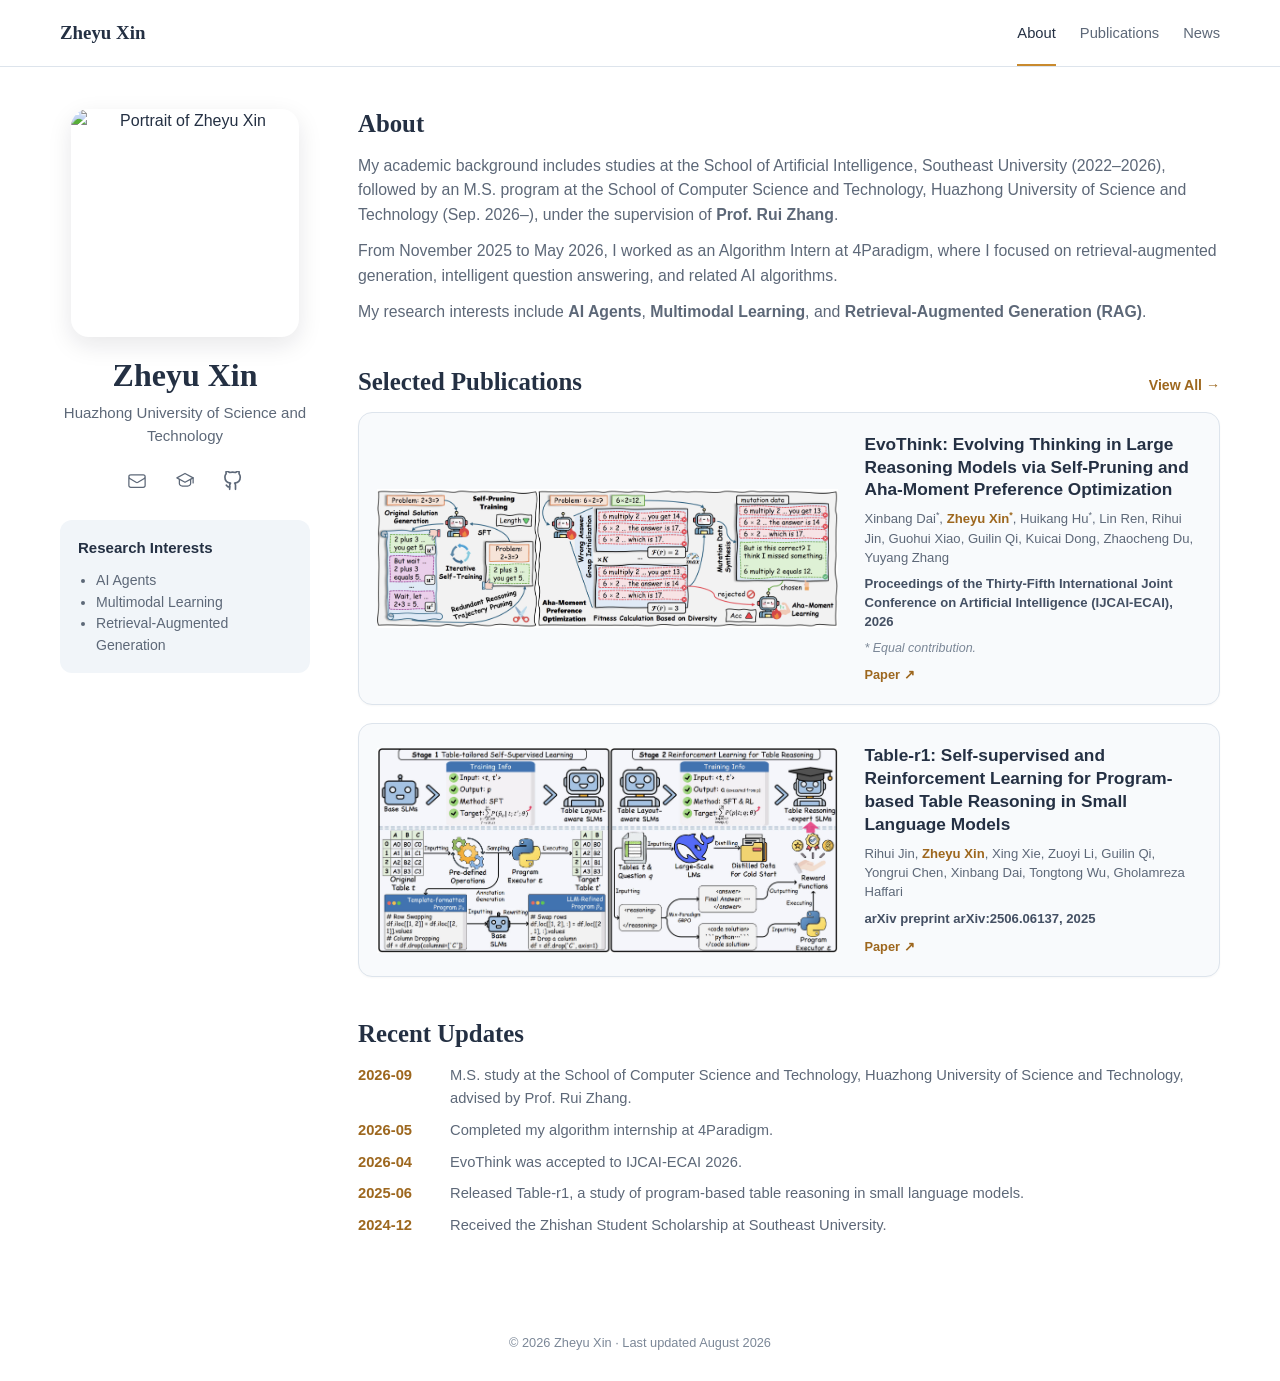
==== commit e1603f6e: "Refine academic bio wording" ====
--- a/index.html
+++ b/index.html
@@ -2,7 +2,7 @@
 <html lang="en"><head><meta charset="utf-8"><meta name="viewport" content="width=device-width,initial-scale=1"><title>Zheyu Xin | Academic Homepage</title><meta name="description" content="Academic homepage of Zheyu Xin."><link rel="stylesheet" href="/styles.css"></head><body>
 <header class="site-header"><div class="header-inner"><a class="brand" href="/">Zheyu Xin</a><nav class="nav"><a href="/" aria-current="page">About</a><a href="/publications/">Publications</a><a href="/#news">News</a></nav></div></header>
 <main class="page-shell"><aside class="profile"><img class="avatar" src="https://avatars.githubusercontent.com/u/131342541?v=4" alt="Portrait of Zheyu Xin"><h1>Zheyu Xin</h1><p class="profile-school">Huazhong University of Science and Technology</p><div class="social-links"><a href="mailto:xinzheyu464@gmail.com" aria-label="Email" title="Email"><svg viewBox="0 0 24 24" fill="none" stroke="currentColor" stroke-width="1.5" aria-hidden="true"><path stroke-linecap="round" stroke-linejoin="round" d="M21.75 6.75v10.5A2.25 2.25 0 0 1 19.5 19.5h-15a2.25 2.25 0 0 1-2.25-2.25V6.75m19.5 0A2.25 2.25 0 0 0 19.5 4.5h-15A2.25 2.25 0 0 0 2.25 6.75m19.5 0v.243a2.25 2.25 0 0 1-1.07 1.916l-7.5 4.615a2.25 2.25 0 0 1-2.36 0L3.32 8.91a2.25 2.25 0 0 1-1.07-1.916V6.75"/></svg></a><a href="https://scholar.google.com/citations?user=WnWebTEAAAAJ&amp;hl=en" target="_blank" rel="noopener noreferrer" aria-label="Google Scholar" title="Google Scholar"><svg viewBox="0 0 24 24" fill="none" stroke="currentColor" stroke-width="1.5" aria-hidden="true"><path stroke-linecap="round" stroke-linejoin="round" d="M2.25 8.25 12 3l9.75 5.25L12 13.5 2.25 8.25Z"/><path stroke-linecap="round" stroke-linejoin="round" d="M5.25 10.15v5.1c0 1.65 3.02 3 6.75 3s6.75-1.35 6.75-3v-5.1M21.75 8.25v6"/></svg></a><a href="https://github.com/wudixzy" target="_blank" rel="noopener noreferrer" aria-label="GitHub" title="GitHub"><svg viewBox="0 0 24 24" fill="none" stroke="currentColor" stroke-width="2" stroke-linecap="round" stroke-linejoin="round" aria-hidden="true"><path d="M15 22v-4a4.8 4.8 0 0 0-1-3.5c3.28-.36 6.72-1.61 6.72-7.25A5.65 5.65 0 0 0 19.22 3.3 5.4 5.4 0 0 0 19.08.3S17.9-.06 15 1.8a13.38 13.38 0 0 0-7 0C5.1-.06 3.92.3 3.92.3a5.4 5.4 0 0 0-.14 3A5.65 5.65 0 0 0 2.28 7.3c0 5.64 3.44 6.89 6.72 7.25A4.8 4.8 0 0 0 8 18v4"/><path d="M8 19c-3 .9-3-1.5-4-2"/></svg></a></div><section class="interests"><h2>Research Interests</h2><ul><li>AI Agents</li><li>Multimodal Learning</li><li>Retrieval-Augmented Generation</li></ul></section></aside>
-<div class="content"><section class="section" id="about"><h2 class="section-heading">About</h2><div class="about-copy"><p><strong>Education.</strong> School of Artificial Intelligence, Southeast University, 2022–2026. M.S., School of Computer Science and Technology, Huazhong University of Science and Technology, Sep. 2026–, advised by <strong>Prof. Rui Zhang</strong>.</p><p>From November 2025 to May 2026, I worked as an Algorithm Intern at 4Paradigm, focusing on retrieval-augmented generation, intelligent question answering, and related AI algorithms.</p><p>My research interests include <strong>AI Agents</strong>, <strong>Multimodal Learning</strong>, and <strong>Retrieval-Augmented Generation (RAG)</strong>.</p></div></section>
+<div class="content"><section class="section" id="about"><h2 class="section-heading">About</h2><div class="about-copy"><p>My academic background includes studies at the School of Artificial Intelligence, Southeast University (2022–2026), followed by an M.S. program at the School of Computer Science and Technology, Huazhong University of Science and Technology (Sep. 2026–), under the supervision of <strong>Prof. Rui Zhang</strong>.</p><p>From November 2025 to May 2026, I worked as an Algorithm Intern at 4Paradigm, where I focused on retrieval-augmented generation, intelligent question answering, and related AI algorithms.</p><p>My research interests include <strong>AI Agents</strong>, <strong>Multimodal Learning</strong>, and <strong>Retrieval-Augmented Generation (RAG)</strong>.</p></div></section>
 <section class="section"><div class="section-bar"><h2 class="section-heading">Selected Publications</h2><a class="view-all" href="/publications/">View All →</a></div><div class="publication-list">
 <article class="publication-card"><a class="publication-figure" href="/assets/EVOTHINK.jpg" target="_blank" rel="noopener"><img src="/assets/EVOTHINK.jpg" alt="EvoThink framework overview"></a><div class="publication-info"><h3 class="publication-title">EvoThink: Evolving Thinking in Large Reasoning Models via Self-Pruning and Aha-Moment Preference Optimization</h3><p class="authors">Xinbang Dai<sup>*</sup>, <span class="me">Zheyu Xin<sup>*</sup></span>, Huikang Hu<sup>*</sup>, Lin Ren, Rihui Jin, Guohui Xiao, Guilin Qi, Kuicai Dong, Zhaocheng Du, Yuyang Zhang</p><p class="venue">Proceedings of the Thirty-Fifth International Joint Conference on Artificial Intelligence (IJCAI-ECAI), 2026</p><p class="equal-note">* Equal contribution.</p><a class="paper-link" href="https://arxiv.org/abs/2607.19962" target="_blank" rel="noopener">Paper ↗</a></div></article>
 <article class="publication-card"><a class="publication-figure" href="/assets/TABLER1.jpg" target="_blank" rel="noopener"><img src="/assets/TABLER1.jpg" alt="Table-r1 framework overview"></a><div class="publication-info"><h3 class="publication-title">Table-r1: Self-supervised and Reinforcement Learning for Program-based Table Reasoning in Small Language Models</h3><p class="authors">Rihui Jin, <span class="me">Zheyu Xin</span>, Xing Xie, Zuoyi Li, Guilin Qi, Yongrui Chen, Xinbang Dai, Tongtong Wu, Gholamreza Haffari</p><p class="venue">arXiv preprint arXiv:2506.06137, 2025</p><a class="paper-link" href="https://arxiv.org/abs/2506.06137" target="_blank" rel="noopener">Paper ↗</a></div></article></div></section>
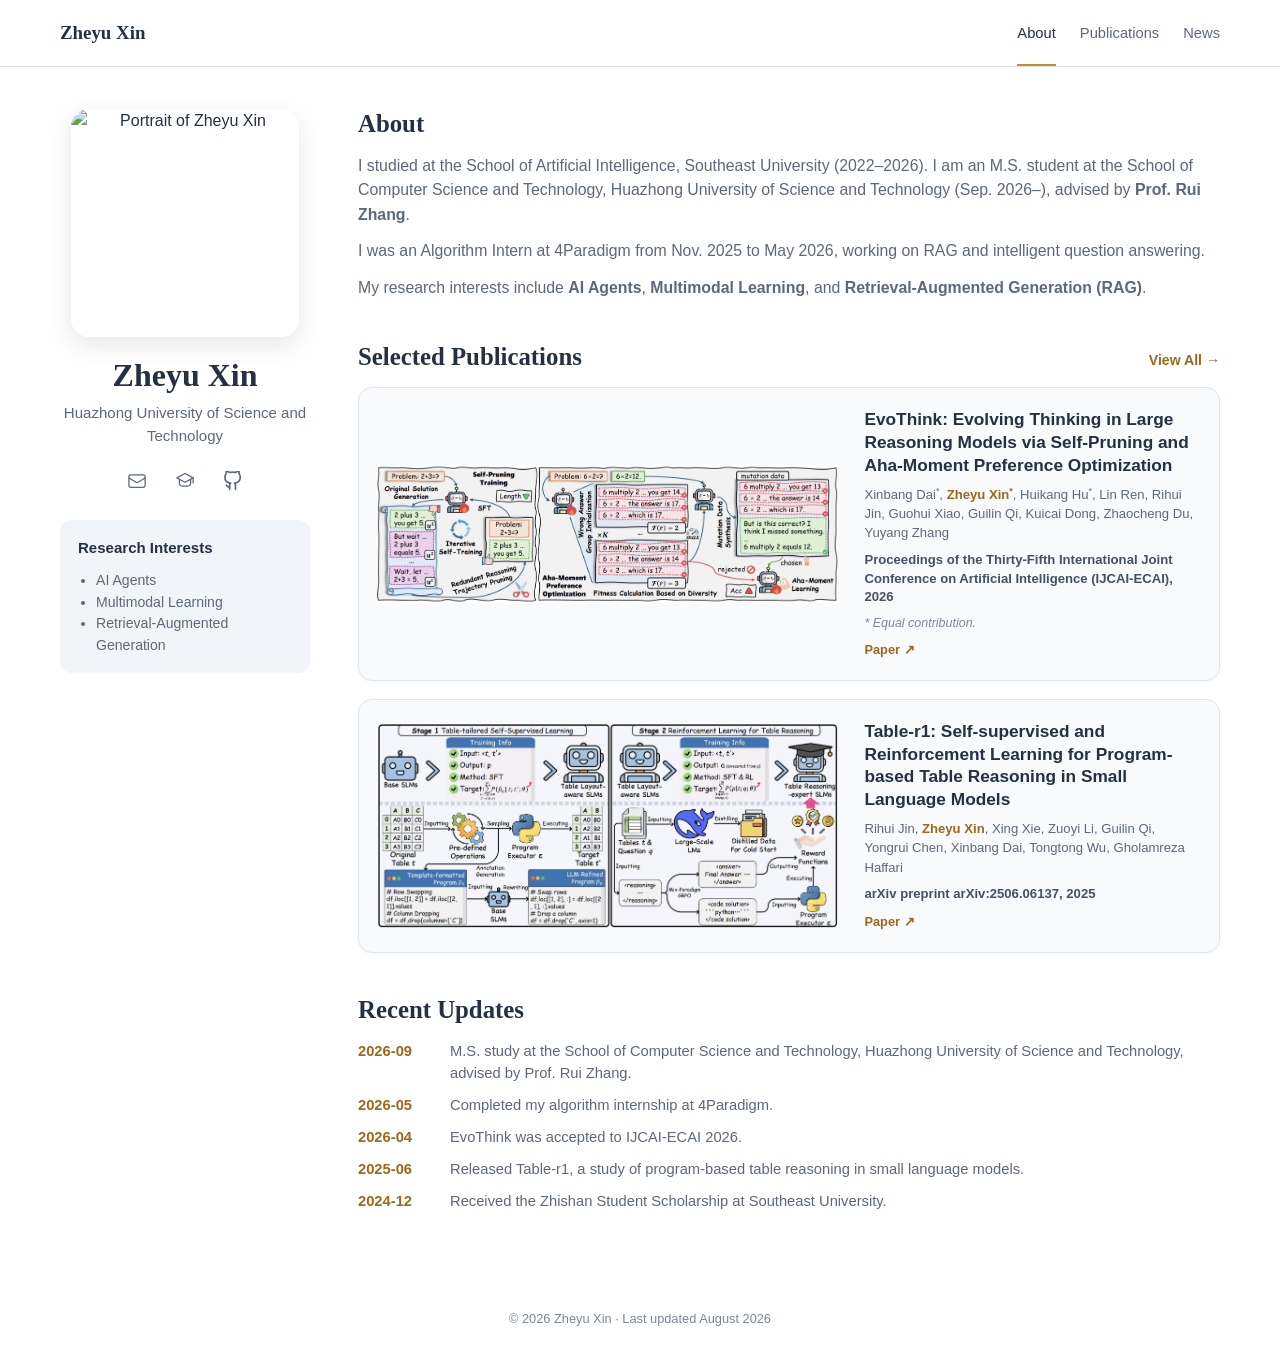
==== commit 88ff336b: "Simplify About bio wording" ====
--- a/index.html
+++ b/index.html
@@ -2,7 +2,7 @@
 <html lang="en"><head><meta charset="utf-8"><meta name="viewport" content="width=device-width,initial-scale=1"><title>Zheyu Xin | Academic Homepage</title><meta name="description" content="Academic homepage of Zheyu Xin."><link rel="stylesheet" href="/styles.css"></head><body>
 <header class="site-header"><div class="header-inner"><a class="brand" href="/">Zheyu Xin</a><nav class="nav"><a href="/" aria-current="page">About</a><a href="/publications/">Publications</a><a href="/#news">News</a></nav></div></header>
 <main class="page-shell"><aside class="profile"><img class="avatar" src="https://avatars.githubusercontent.com/u/131342541?v=4" alt="Portrait of Zheyu Xin"><h1>Zheyu Xin</h1><p class="profile-school">Huazhong University of Science and Technology</p><div class="social-links"><a href="mailto:xinzheyu464@gmail.com" aria-label="Email" title="Email"><svg viewBox="0 0 24 24" fill="none" stroke="currentColor" stroke-width="1.5" aria-hidden="true"><path stroke-linecap="round" stroke-linejoin="round" d="M21.75 6.75v10.5A2.25 2.25 0 0 1 19.5 19.5h-15a2.25 2.25 0 0 1-2.25-2.25V6.75m19.5 0A2.25 2.25 0 0 0 19.5 4.5h-15A2.25 2.25 0 0 0 2.25 6.75m19.5 0v.243a2.25 2.25 0 0 1-1.07 1.916l-7.5 4.615a2.25 2.25 0 0 1-2.36 0L3.32 8.91a2.25 2.25 0 0 1-1.07-1.916V6.75"/></svg></a><a href="https://scholar.google.com/citations?user=WnWebTEAAAAJ&amp;hl=en" target="_blank" rel="noopener noreferrer" aria-label="Google Scholar" title="Google Scholar"><svg viewBox="0 0 24 24" fill="none" stroke="currentColor" stroke-width="1.5" aria-hidden="true"><path stroke-linecap="round" stroke-linejoin="round" d="M2.25 8.25 12 3l9.75 5.25L12 13.5 2.25 8.25Z"/><path stroke-linecap="round" stroke-linejoin="round" d="M5.25 10.15v5.1c0 1.65 3.02 3 6.75 3s6.75-1.35 6.75-3v-5.1M21.75 8.25v6"/></svg></a><a href="https://github.com/wudixzy" target="_blank" rel="noopener noreferrer" aria-label="GitHub" title="GitHub"><svg viewBox="0 0 24 24" fill="none" stroke="currentColor" stroke-width="2" stroke-linecap="round" stroke-linejoin="round" aria-hidden="true"><path d="M15 22v-4a4.8 4.8 0 0 0-1-3.5c3.28-.36 6.72-1.61 6.72-7.25A5.65 5.65 0 0 0 19.22 3.3 5.4 5.4 0 0 0 19.08.3S17.9-.06 15 1.8a13.38 13.38 0 0 0-7 0C5.1-.06 3.92.3 3.92.3a5.4 5.4 0 0 0-.14 3A5.65 5.65 0 0 0 2.28 7.3c0 5.64 3.44 6.89 6.72 7.25A4.8 4.8 0 0 0 8 18v4"/><path d="M8 19c-3 .9-3-1.5-4-2"/></svg></a></div><section class="interests"><h2>Research Interests</h2><ul><li>AI Agents</li><li>Multimodal Learning</li><li>Retrieval-Augmented Generation</li></ul></section></aside>
-<div class="content"><section class="section" id="about"><h2 class="section-heading">About</h2><div class="about-copy"><p>My academic background includes studies at the School of Artificial Intelligence, Southeast University (2022–2026), followed by an M.S. program at the School of Computer Science and Technology, Huazhong University of Science and Technology (Sep. 2026–), under the supervision of <strong>Prof. Rui Zhang</strong>.</p><p>From November 2025 to May 2026, I worked as an Algorithm Intern at 4Paradigm, where I focused on retrieval-augmented generation, intelligent question answering, and related AI algorithms.</p><p>My research interests include <strong>AI Agents</strong>, <strong>Multimodal Learning</strong>, and <strong>Retrieval-Augmented Generation (RAG)</strong>.</p></div></section>
+<div class="content"><section class="section" id="about"><h2 class="section-heading">About</h2><div class="about-copy"><p>I studied at the School of Artificial Intelligence, Southeast University (2022–2026). I am an M.S. student at the School of Computer Science and Technology, Huazhong University of Science and Technology (Sep. 2026–), advised by <strong>Prof. Rui Zhang</strong>.</p><p>I was an Algorithm Intern at 4Paradigm from Nov. 2025 to May 2026, working on RAG and intelligent question answering.</p><p>My research interests include <strong>AI Agents</strong>, <strong>Multimodal Learning</strong>, and <strong>Retrieval-Augmented Generation (RAG)</strong>.</p></div></section>
 <section class="section"><div class="section-bar"><h2 class="section-heading">Selected Publications</h2><a class="view-all" href="/publications/">View All →</a></div><div class="publication-list">
 <article class="publication-card"><a class="publication-figure" href="/assets/EVOTHINK.jpg" target="_blank" rel="noopener"><img src="/assets/EVOTHINK.jpg" alt="EvoThink framework overview"></a><div class="publication-info"><h3 class="publication-title">EvoThink: Evolving Thinking in Large Reasoning Models via Self-Pruning and Aha-Moment Preference Optimization</h3><p class="authors">Xinbang Dai<sup>*</sup>, <span class="me">Zheyu Xin<sup>*</sup></span>, Huikang Hu<sup>*</sup>, Lin Ren, Rihui Jin, Guohui Xiao, Guilin Qi, Kuicai Dong, Zhaocheng Du, Yuyang Zhang</p><p class="venue">Proceedings of the Thirty-Fifth International Joint Conference on Artificial Intelligence (IJCAI-ECAI), 2026</p><p class="equal-note">* Equal contribution.</p><a class="paper-link" href="https://arxiv.org/abs/2607.19962" target="_blank" rel="noopener">Paper ↗</a></div></article>
 <article class="publication-card"><a class="publication-figure" href="/assets/TABLER1.jpg" target="_blank" rel="noopener"><img src="/assets/TABLER1.jpg" alt="Table-r1 framework overview"></a><div class="publication-info"><h3 class="publication-title">Table-r1: Self-supervised and Reinforcement Learning for Program-based Table Reasoning in Small Language Models</h3><p class="authors">Rihui Jin, <span class="me">Zheyu Xin</span>, Xing Xie, Zuoyi Li, Guilin Qi, Yongrui Chen, Xinbang Dai, Tongtong Wu, Gholamreza Haffari</p><p class="venue">arXiv preprint arXiv:2506.06137, 2025</p><a class="paper-link" href="https://arxiv.org/abs/2506.06137" target="_blank" rel="noopener">Paper ↗</a></div></article></div></section>
